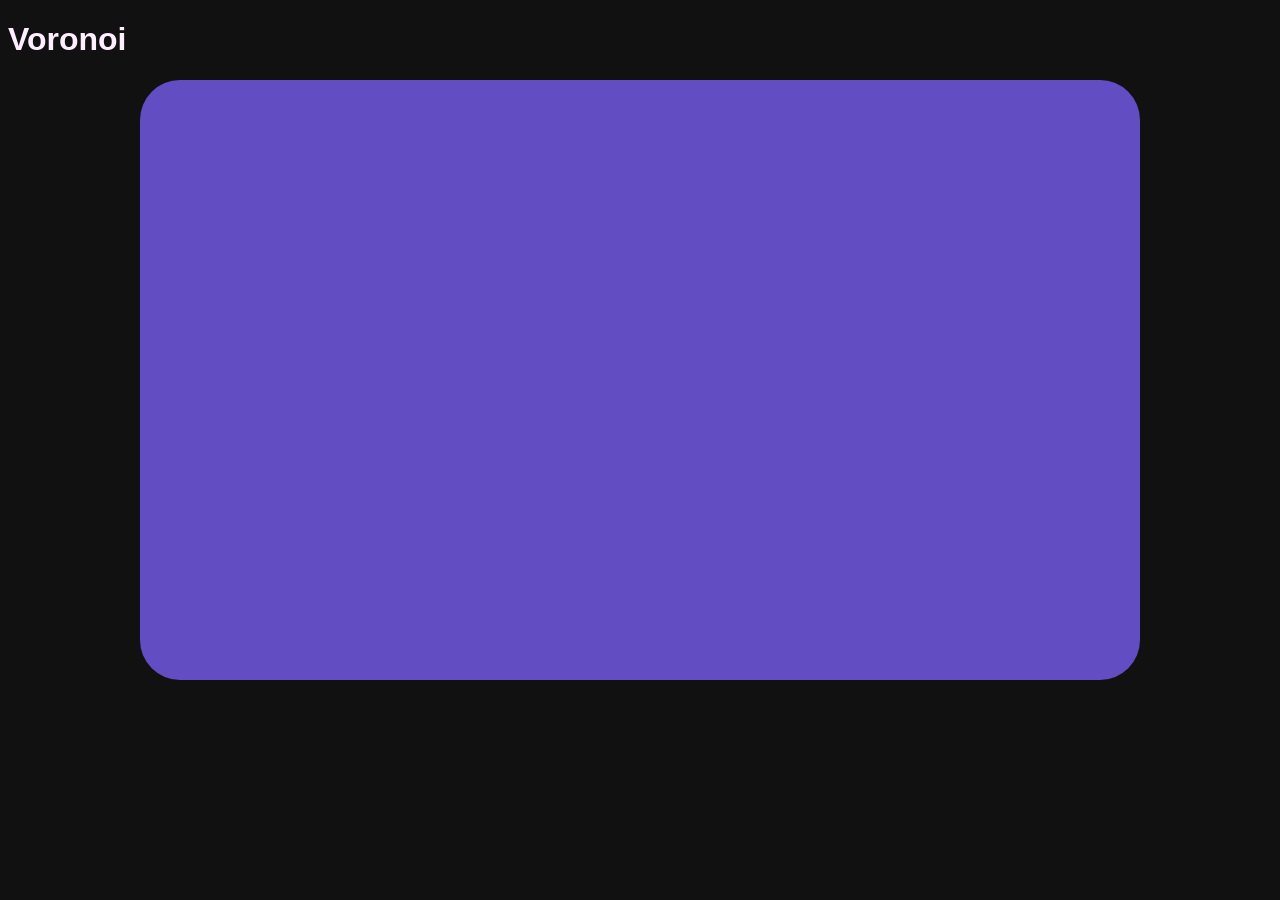
==== page.html @ 177a534e "Initial Commit Project currently consists of an html file which renders a single canvas. The canvas " ====
<!DOCTYPE html>
<html lang="en-US">
    <head>
        <meta charset="UTF-8">
        <title>Voronoi</title>
        <link rel="stylesheet" href="styles.css">
        <script src="voronoi.js" defer></script>
    </head>
    <body>
        <h1>Voronoi</h1>
        <div class ="game-holder">
            <canvas id="world" class="game" id="game" width="1000" height="600"></canvas>
        </div>
    </body>
</html>
---- styles.css ----
:root {
    --bg: #111;
    --fg: #fef;
}
* {
    font-family: Helvetica, Arial, sans-serif;
    color: var(--fg)
}
body {
    background-color: var(--bg);
}
.game-holder {
    display: flex;
    justify-content: center;
    align-items: center;
}
.game {
    background-color: #0000;
    border-radius: 40px;
}
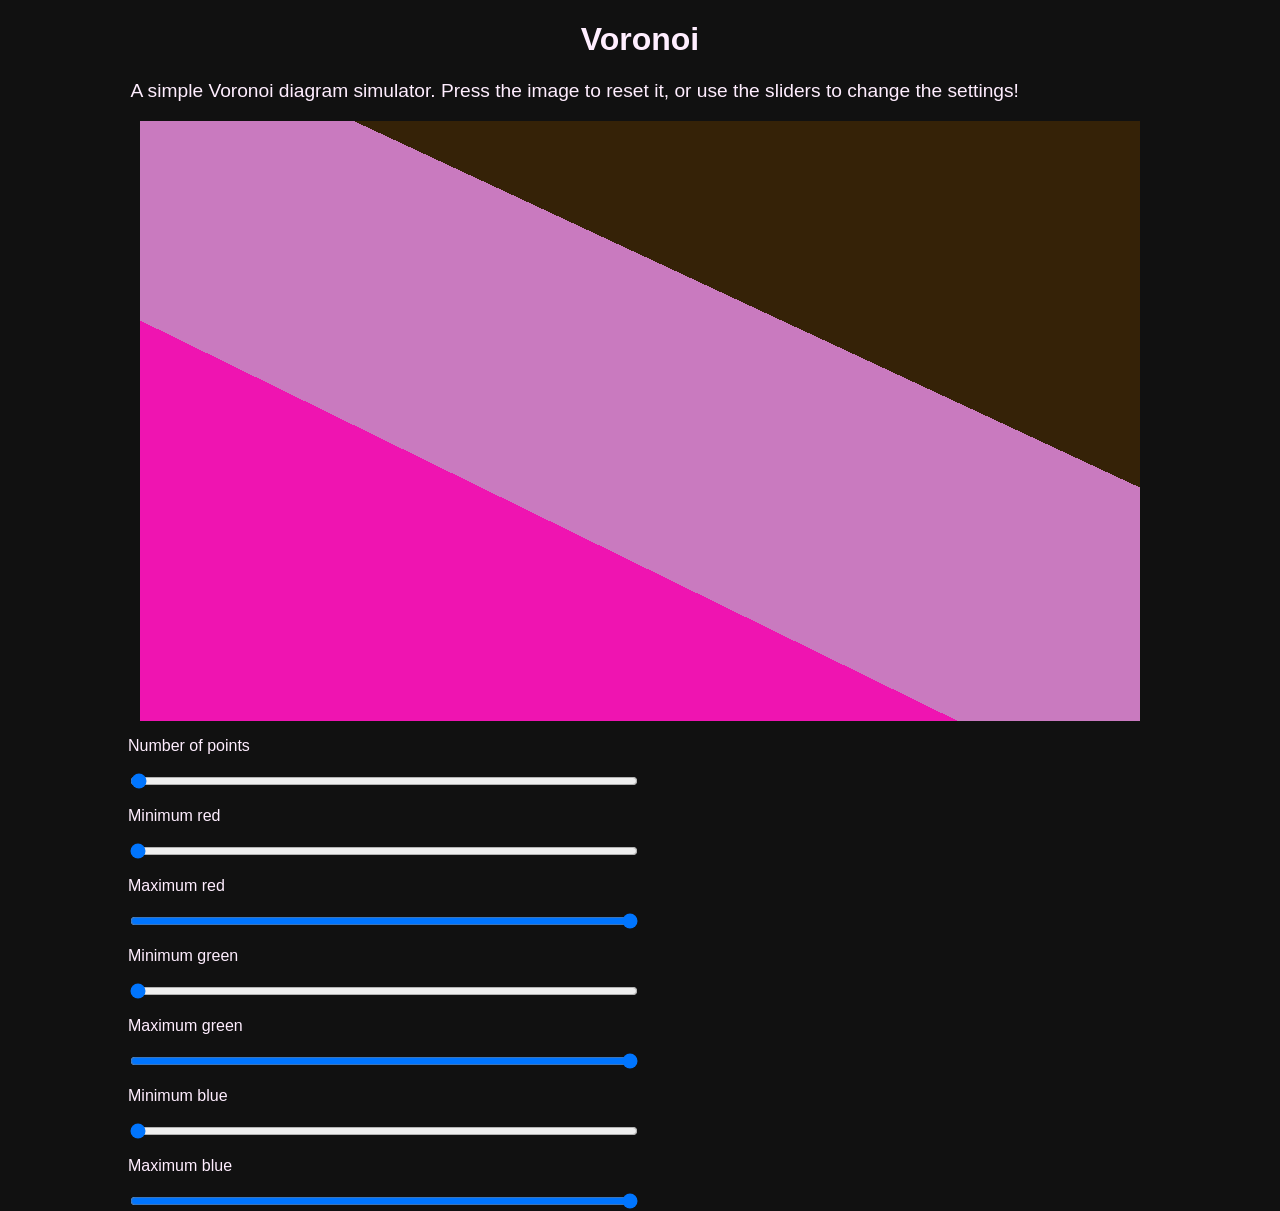
==== commit 3ead58fd: "Add sliders Users can use seven sliders to control the voronoi diagram: a max and min value for each" ====
--- a/page.html
+++ b/page.html
@@ -7,9 +7,30 @@
         <script src="voronoi.js" defer></script>
     </head>
     <body>
-        <h1>Voronoi</h1>
-        <div class ="game-holder">
+        <div class="title-bar">
+            <h1>Voronoi</h1>
+        </div>
+        <p class="description">
+            A simple Voronoi diagram simulator. Press the image to reset it, or use the sliders to change the settings!
+        </p>
+        <div class="game-holder">
             <canvas id="world" class="game" id="game" width="1000" height="600"></canvas>
+        </div>
+        <div class="sliders-holder">
+            <p>Number of points</p>
+            <input type="range" min="1" max="1000" value="3" id="num-points" class="slider">
+            <p>Minimum red</p>
+            <input type="range" min="0" max="255" value="0" id="red-min" class="slider">
+            <p>Maximum red</p>
+            <input type="range" min="0" max="255" value="255" id="red-max" class="slider">
+            <p>Minimum green</p>
+            <input type="range" min="0" max="255" value="0" id="green-min" class="slider">
+            <p>Maximum green</p>
+            <input type="range" min="0" max="255" value="255" id="green-max" class="slider">
+            <p>Minimum blue</p>
+            <input type="range" min="0" max="255" value="0" id="blue-min" class="slider">
+            <p>Maximum blue</p>
+            <input type="range" min="0" max="255" value="255" id="blue-max" class="slider">
         </div>
     </body>
 </html>
--- a/styles.css
+++ b/styles.css
@@ -7,6 +7,7 @@
     color: var(--fg)
 }
 body {
+    margin: 0px;
     background-color: var(--bg);
 }
 .game-holder {
@@ -16,5 +17,21 @@
 }
 .game {
     background-color: #0000;
-    border-radius: 40px;
+    border-radius: 0px;
+}
+.title-bar {
+    display: flex;
+    justify-content: center;
+}
+.sliders-holder {
+    display: flex;
+    flex-direction: column;
+    margin-left: 10%;
+    margin-right: 50%;
+}
+.description {
+    margin-left: 10.2%;
+    margin-right: 10.2%;
+    font-size: 1.2em;
+    margin-top: 0%;
 }
